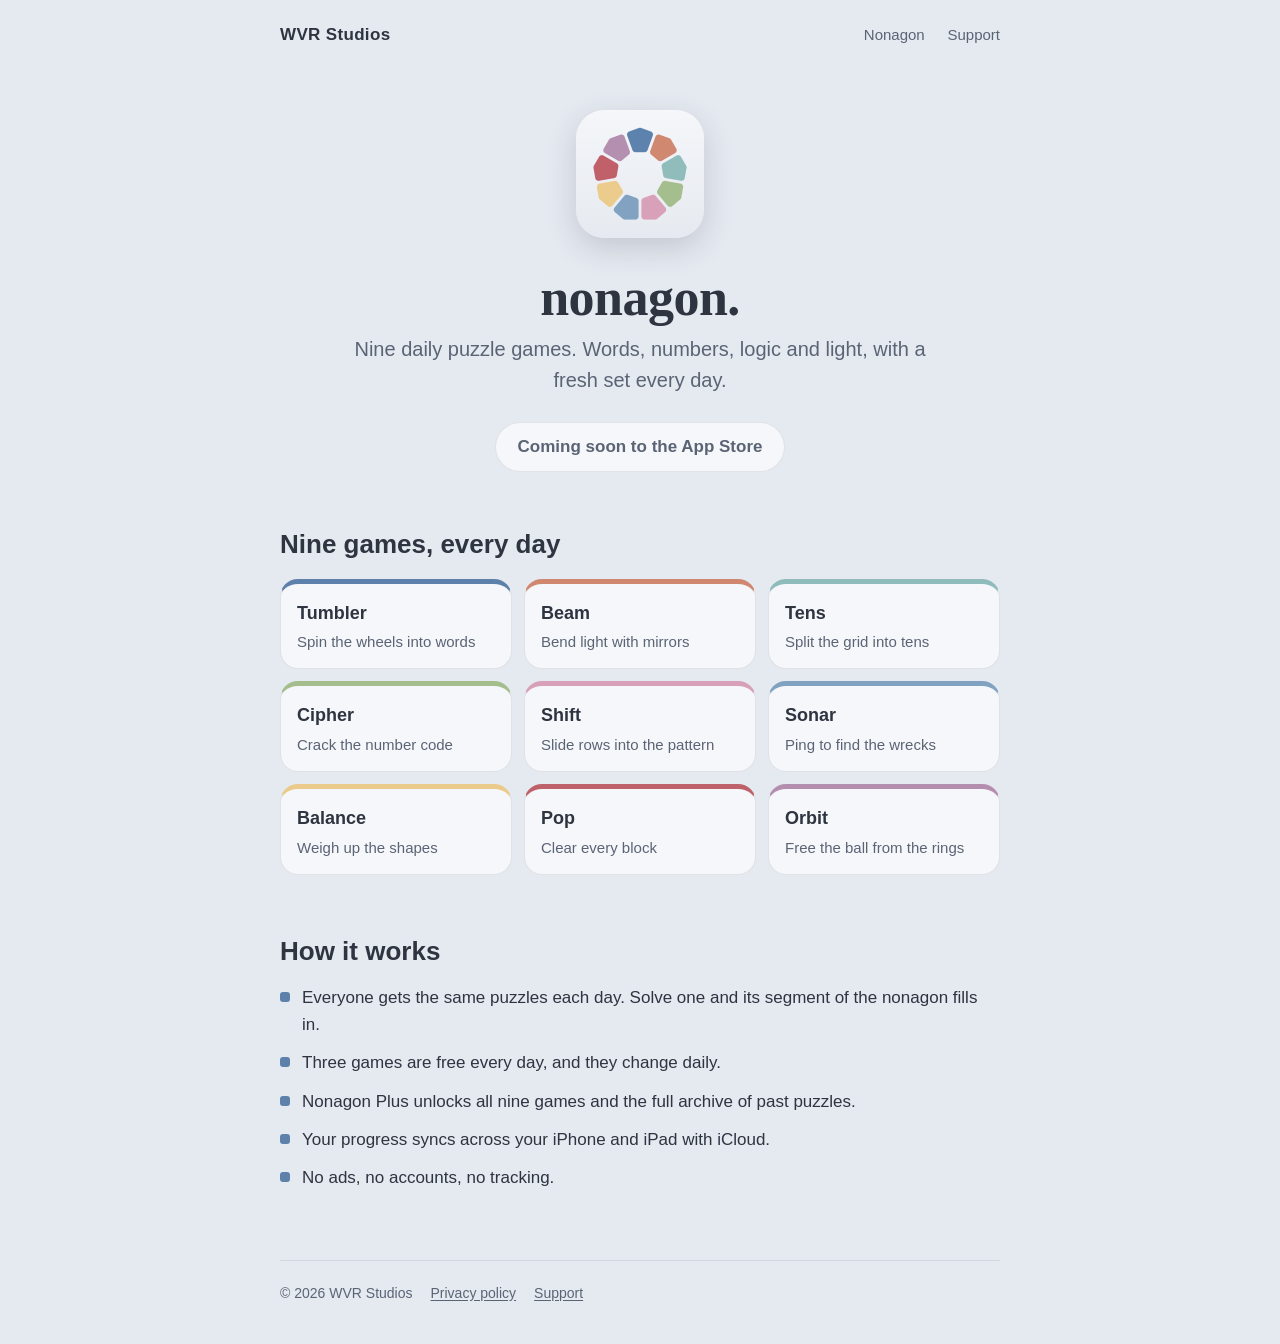
==== nonagon/index.html @ e3010c03 "WVR Studios site: home, Nonagon, privacy policy and support Co-Authored-By: Claude Opus 5.5 (1M cont" ====
<!doctype html>
<html lang="en-GB">
<head>
  <meta charset="utf-8">
  <meta name="viewport" content="width=device-width, initial-scale=1">
  <title>Nonagon · Nine daily puzzle games</title>
  <meta name="description" content="Nine daily puzzle games for iPhone and iPad. Words, numbers, logic and light, with a fresh set every day.">
  <meta property="og:title" content="Nonagon">
  <meta property="og:description" content="Nine daily puzzle games for iPhone and iPad.">
  <meta property="og:image" content="https://wvrstudios.com/assets/nonagon-icon.png">
  <link rel="icon" href="/assets/favicon.png">
  <link rel="apple-touch-icon" href="/assets/apple-touch-icon.png">
  <link rel="stylesheet" href="/assets/style.css">
</head>
<body>
  <div class="wrap">
    <header class="site">
      <a class="brand" href="/">WVR Studios</a>
      <nav>
        <a href="/nonagon/">Nonagon</a>
        <a href="/support/">Support</a>
      </nav>
    </header>

    <div class="hero">
      <img class="icon" src="/assets/nonagon-icon.png" alt="The Nonagon app icon">
      <h1 class="wordmark">nonagon.</h1>
      <p class="lede">Nine daily puzzle games. Words, numbers, logic and light, with a fresh set every day.</p>
      <span class="badge soon">Coming soon to the App Store</span>
    </div>

    <section>
      <h2>Nine games, every day</h2>
      <div class="games">
        <div class="game" style="--c: var(--tumbler)"><h3>Tumbler</h3><p>Spin the wheels into words</p></div>
        <div class="game" style="--c: var(--beam)"><h3>Beam</h3><p>Bend light with mirrors</p></div>
        <div class="game" style="--c: var(--tens)"><h3>Tens</h3><p>Split the grid into tens</p></div>
        <div class="game" style="--c: var(--cipher)"><h3>Cipher</h3><p>Crack the number code</p></div>
        <div class="game" style="--c: var(--shift)"><h3>Shift</h3><p>Slide rows into the pattern</p></div>
        <div class="game" style="--c: var(--sonar)"><h3>Sonar</h3><p>Ping to find the wrecks</p></div>
        <div class="game" style="--c: var(--balance)"><h3>Balance</h3><p>Weigh up the shapes</p></div>
        <div class="game" style="--c: var(--pop)"><h3>Pop</h3><p>Clear every block</p></div>
        <div class="game" style="--c: var(--orbit)"><h3>Orbit</h3><p>Free the ball from the rings</p></div>
      </div>
    </section>

    <section>
      <h2>How it works</h2>
      <ul class="features">
        <li>Everyone gets the same puzzles each day. Solve one and its segment of the nonagon fills in.</li>
        <li>Three games are free every day, and they change daily.</li>
        <li>Nonagon Plus unlocks all nine games and the full archive of past puzzles.</li>
        <li>Your progress syncs across your iPhone and iPad with iCloud.</li>
        <li>No ads, no accounts, no tracking.</li>
      </ul>
    </section>

    <footer class="site">
      <span>© 2026 WVR Studios</span>
      <a href="/nonagon/privacy/">Privacy policy</a>
      <a href="/support/">Support</a>
    </footer>
  </div>
</body>
</html>
---- assets/style.css ----
/* colours from Nonagon's Frost theme, after Nord */
:root {
  --bg: #E5E9F0;
  --surface: #F5F7FA;
  --text: #2E3440;
  --muted: #5B6475;
  --accent: #5E81AC;
  --line: rgba(46, 52, 64, 0.1);

  --tumbler: #5E81AC;
  --beam: #D08770;
  --tens: #8FBCBB;
  --cipher: #A3BE8C;
  --shift: #D8A0B8;
  --sonar: #81A1C1;
  --balance: #EBCB8B;
  --pop: #BF616A;
  --orbit: #B48EAD;

  color-scheme: light dark;
}

@media (prefers-color-scheme: dark) {
  :root {
    --bg: #2E3440;
    --surface: #3B4252;
    --text: #ECEFF4;
    --muted: #AEB6C4;
    --accent: #88A4C8;
    --line: rgba(236, 239, 244, 0.1);
  }
}

* { box-sizing: border-box; }

html { -webkit-text-size-adjust: 100%; }

body {
  margin: 0;
  background: var(--bg);
  color: var(--text);
  font: 17px/1.55 -apple-system, BlinkMacSystemFont, "SF Pro Text", "Segoe UI", Roboto, Helvetica, Arial, sans-serif;
}

a { color: var(--accent); text-underline-offset: 2px; }

.wrap { max-width: 760px; margin: 0 auto; padding: 0 20px; }

header.site {
  display: flex;
  align-items: center;
  justify-content: space-between;
  padding: 22px 0;
}

header.site .brand {
  font-weight: 600;
  letter-spacing: 0.02em;
  color: var(--text);
  text-decoration: none;
}

header.site nav a {
  margin-left: 18px;
  color: var(--muted);
  text-decoration: none;
  font-size: 15px;
}

header.site nav a:hover { color: var(--text); }

/* the app's word mark: lowercase New York semibold */
.wordmark {
  font-family: ui-serif, "New York", Georgia, serif;
  font-weight: 600;
  letter-spacing: -0.01em;
}

.hero { text-align: center; padding: 40px 0 24px; }
.hero img.icon { width: 128px; height: 128px; border-radius: 28px; box-shadow: 0 10px 30px rgba(46, 52, 64, 0.18); }
.hero h1 { font-size: 52px; line-height: 1.1; margin: 22px 0 8px; }
.hero p.lede { font-size: 20px; color: var(--muted); margin: 0 auto; max-width: 30em; }

.badge {
  display: inline-block;
  margin-top: 26px;
  padding: 11px 22px;
  border-radius: 999px;
  background: var(--accent);
  color: #fff;
  font-weight: 600;
  text-decoration: none;
}

.badge.soon { background: var(--surface); color: var(--muted); border: 1px solid var(--line); }

section { padding: 28px 0; }
section h2 { font-size: 26px; margin: 0 0 14px; }

.card {
  background: var(--surface);
  border: 1px solid var(--line);
  border-radius: 22px;
  padding: 24px;
}

.games {
  display: grid;
  grid-template-columns: repeat(3, 1fr);
  gap: 12px;
}

.game {
  background: var(--surface);
  border: 1px solid var(--line);
  border-radius: 18px;
  padding: 16px;
  border-top: 5px solid var(--c);
}

.game h3 { margin: 0 0 4px; font-size: 18px; }
.game p { margin: 0; color: var(--muted); font-size: 15px; line-height: 1.4; }

.features { list-style: none; padding: 0; margin: 0; display: grid; gap: 12px; }
.features li { display: flex; gap: 12px; align-items: baseline; }
.features li::before { content: ""; flex: none; width: 10px; height: 10px; border-radius: 3px; background: var(--accent); transform: translateY(-1px); }

.app-card { display: flex; gap: 20px; align-items: center; text-decoration: none; color: inherit; }
.app-card img { width: 88px; height: 88px; border-radius: 20px; flex: none; }
.app-card h3 { margin: 0; font-size: 28px; }
.app-card p { margin: 4px 0 0; color: var(--muted); }

article h1 { font-size: 36px; line-height: 1.15; margin: 16px 0 8px; }
article .updated { color: var(--muted); margin: 0 0 24px; }
article h2 { font-size: 21px; margin: 30px 0 8px; }
article p, article li { color: var(--text); }

footer.site {
  border-top: 1px solid var(--line);
  margin-top: 40px;
  padding: 22px 0 40px;
  color: var(--muted);
  font-size: 14px;
  display: flex;
  flex-wrap: wrap;
  gap: 8px 18px;
}

footer.site a { color: var(--muted); }

@media (max-width: 620px) {
  .games { grid-template-columns: repeat(2, 1fr); }
  .hero h1 { font-size: 42px; }
  header.site nav a { margin-left: 12px; }
}
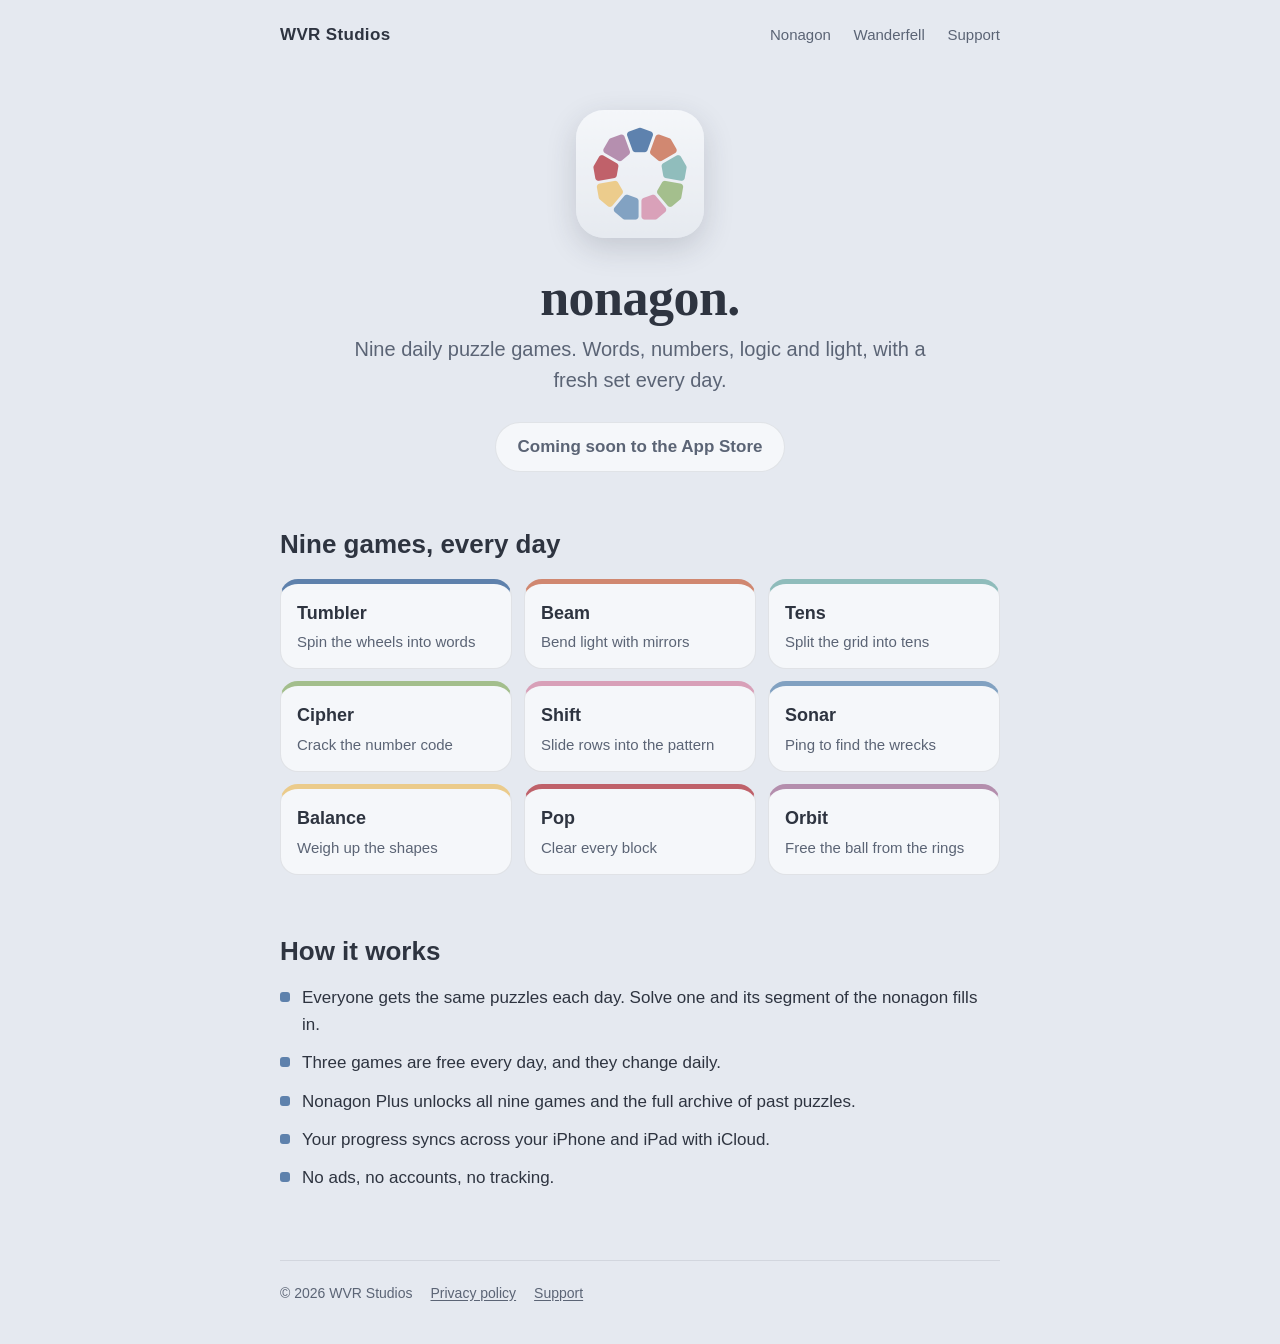
==== commit 86638af6: "Wanderfell: app page, privacy policy, press kit and support FAQ Adds /wanderfell/, /wanderfell/priva" ====
--- a/nonagon/index.html
+++ b/nonagon/index.html
@@ -18,6 +18,7 @@
       <a class="brand" href="/">WVR Studios</a>
       <nav>
         <a href="/nonagon/">Nonagon</a>
+        <a href="/wanderfell/">Wanderfell</a>
         <a href="/support/">Support</a>
       </nav>
     </header>
--- a/assets/style.css
+++ b/assets/style.css
@@ -125,6 +125,7 @@
 .features li { display: flex; gap: 12px; align-items: baseline; }
 .features li::before { content: ""; flex: none; width: 10px; height: 10px; border-radius: 3px; background: var(--accent); transform: translateY(-1px); }
 
+.app-list { display: grid; gap: 14px; }
 .app-card { display: flex; gap: 20px; align-items: center; text-decoration: none; color: inherit; }
 .app-card img { width: 88px; height: 88px; border-radius: 20px; flex: none; }
 .app-card h3 { margin: 0; font-size: 28px; }
@@ -153,3 +154,48 @@
   .hero h1 { font-size: 42px; }
   header.site nav a { margin-left: 12px; }
 }
+
+/* wanderfell: widget renders, cropped to the card with its corners cut by css */
+.widgets {
+  display: grid;
+  grid-template-columns: repeat(2, 1fr);
+  gap: 14px;
+}
+
+.widgets figure, .split figure { margin: 0; }
+.widgets img, .split img { display: block; width: 100%; height: auto; }
+.widgets img { border-radius: 5% / 10.5%; }
+.widgets figcaption, .split figcaption { margin-top: 6px; color: var(--muted); font-size: 14px; text-align: center; }
+
+.split {
+  display: grid;
+  grid-template-columns: 1fr 300px;
+  gap: 28px;
+  align-items: center;
+}
+
+.split img { border-radius: 5%; }
+
+.looks {
+  display: grid;
+  grid-template-columns: repeat(4, 1fr);
+  gap: 12px;
+  text-align: center;
+}
+
+.looks img { width: 88px; height: 88px; border-radius: 20px; }
+.looks h3 { margin: 6px 0 0; font-size: 17px; }
+.looks p { margin: 0; color: var(--muted); font-size: 14px; }
+
+.app-heading { display: flex; align-items: center; gap: 12px; margin-top: 44px; font-size: 26px; }
+.app-heading img { width: 44px; height: 44px; border-radius: 10px; }
+.app-heading + h2 { margin-top: 18px; }
+
+.press-downloads { list-style: none; padding: 0; margin: 0; display: grid; gap: 8px; }
+
+@media (max-width: 620px) {
+  .widgets { grid-template-columns: 1fr; }
+  .split { grid-template-columns: 1fr; }
+  .split figure { max-width: 320px; margin: 0 auto; }
+  .looks { grid-template-columns: repeat(2, 1fr); row-gap: 20px; }
+}
